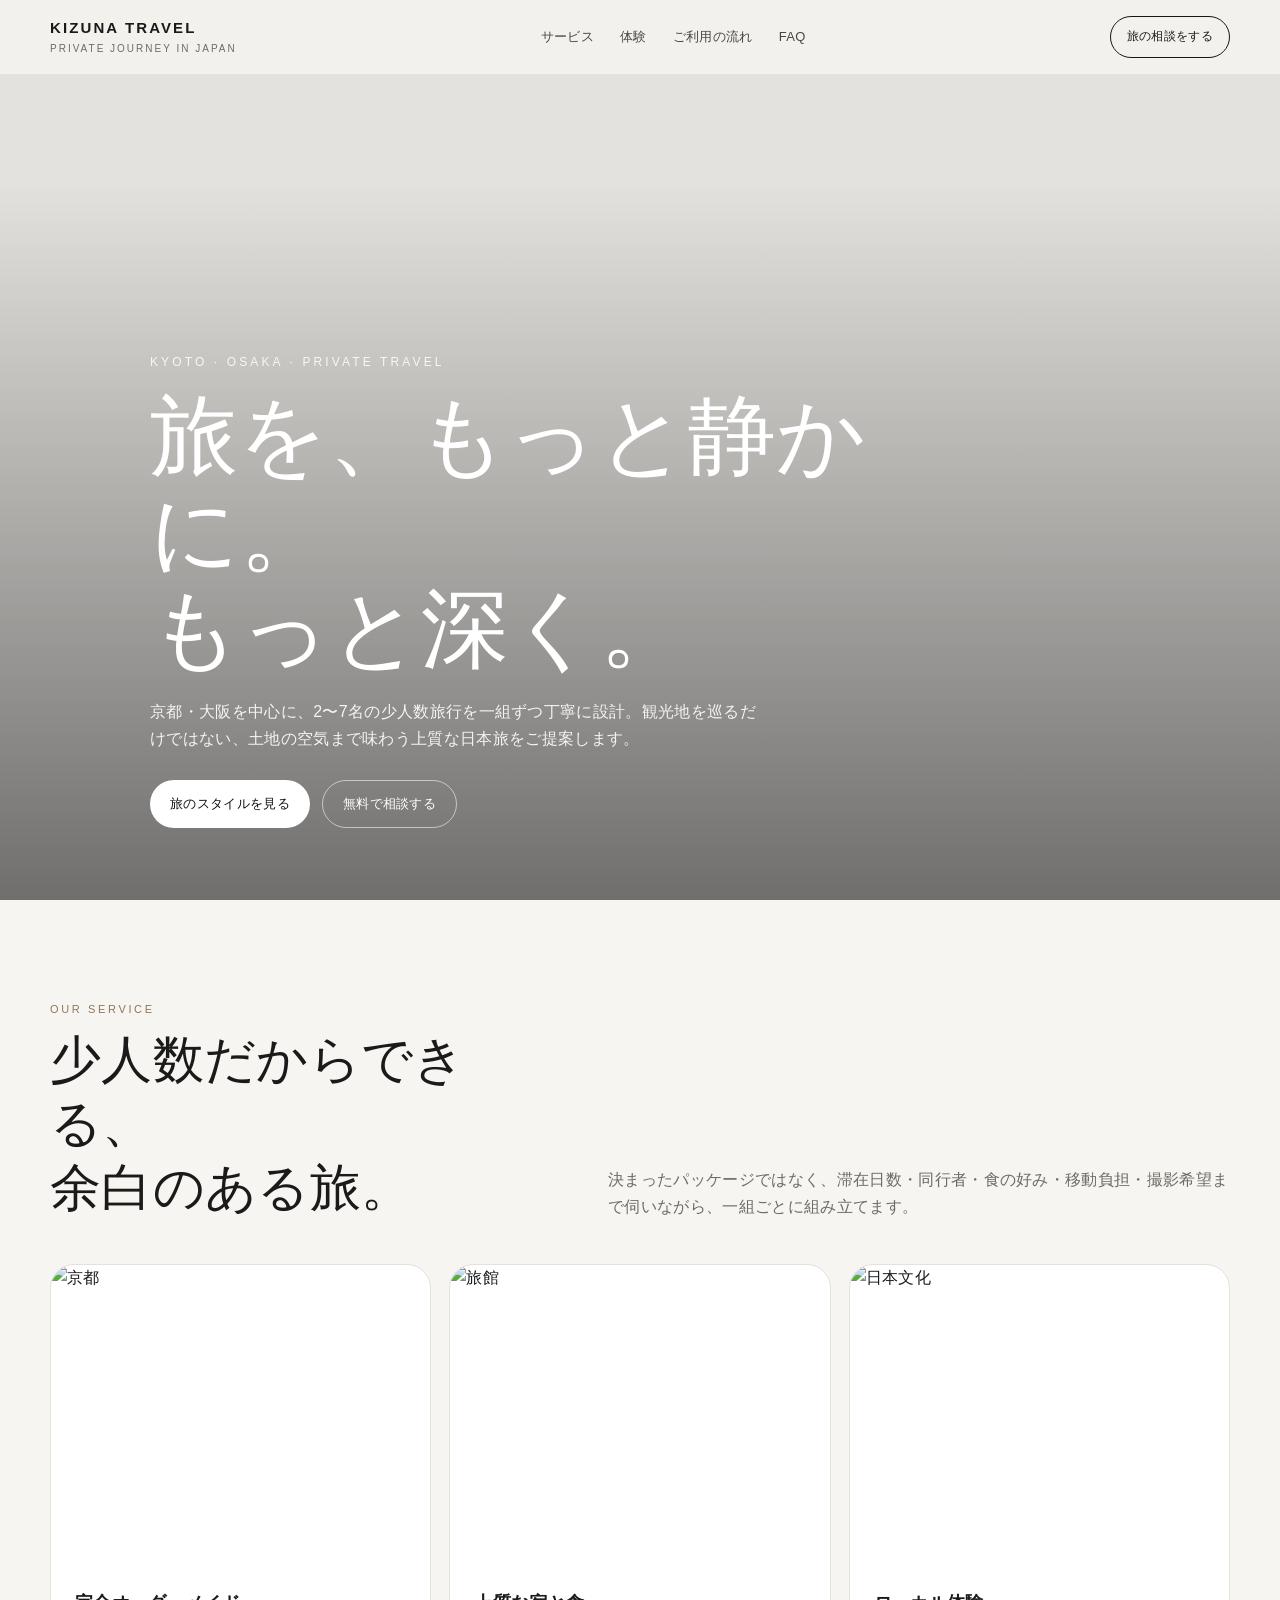
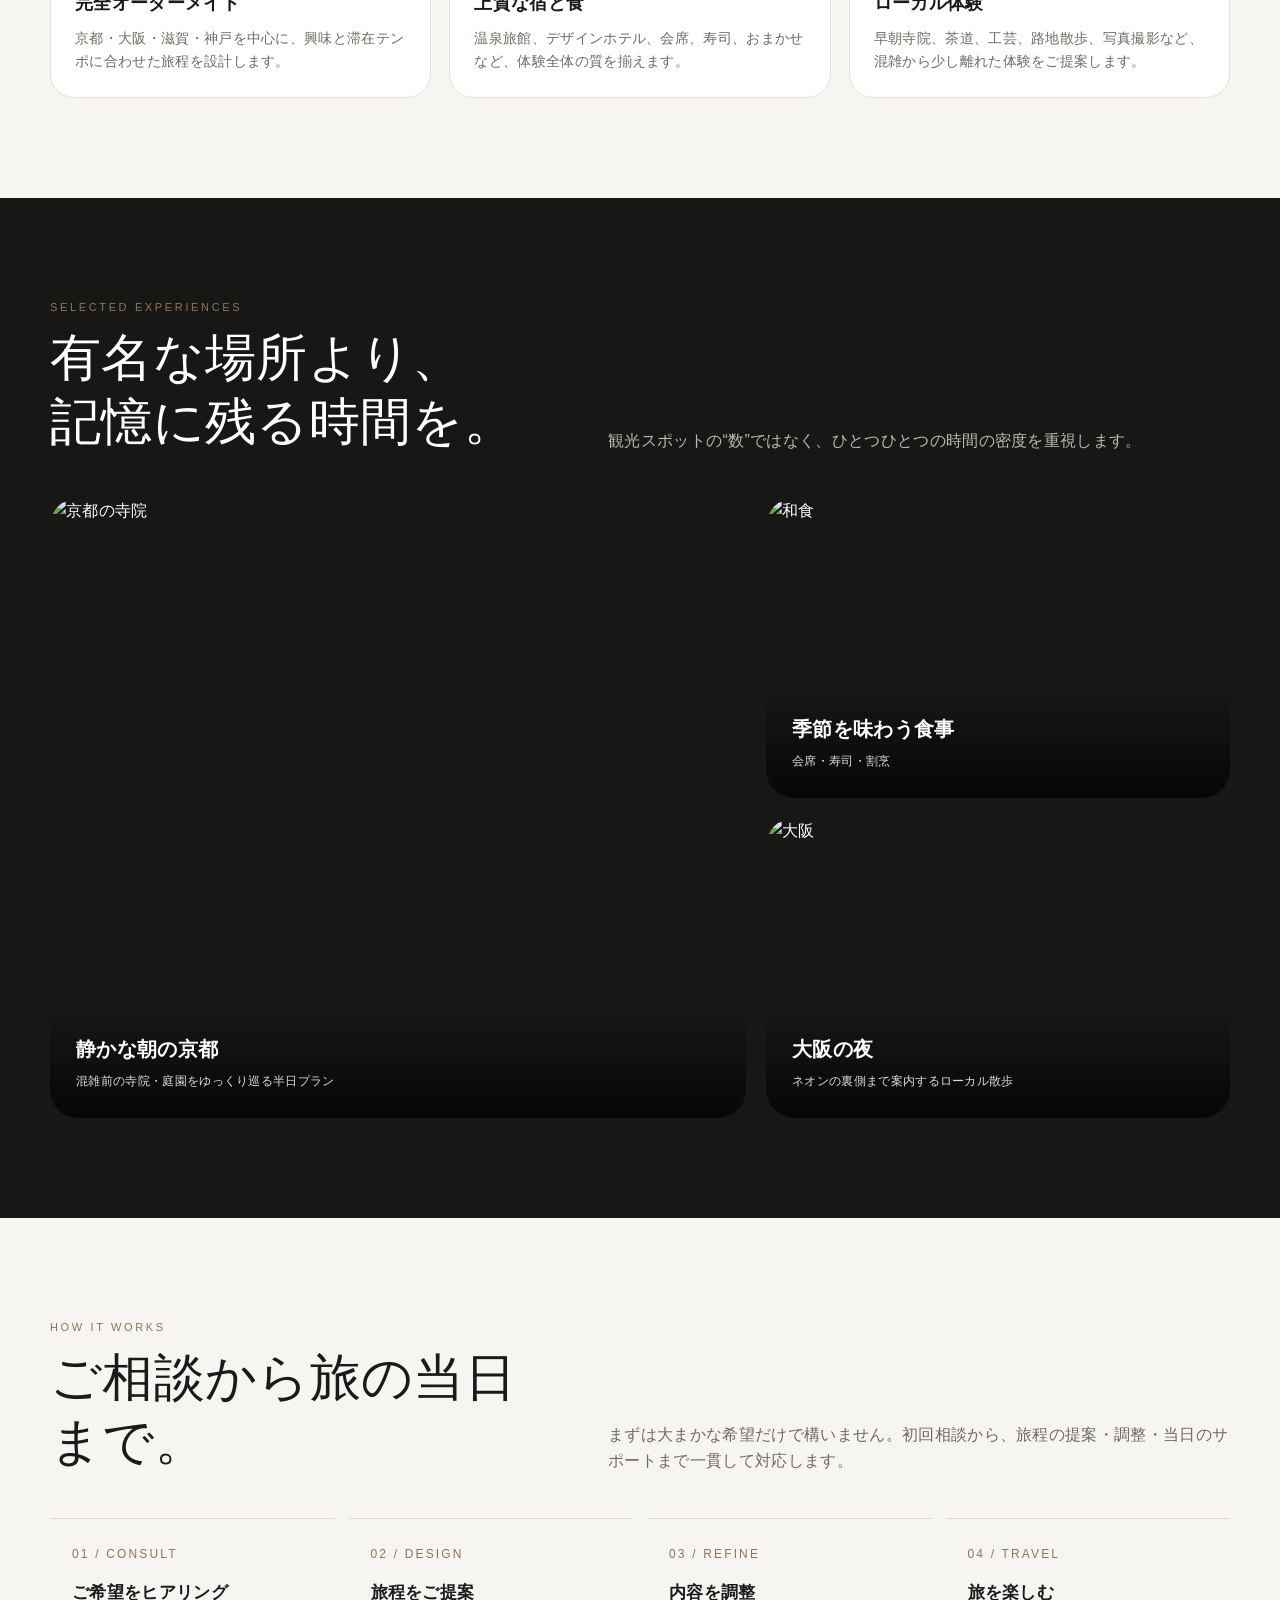
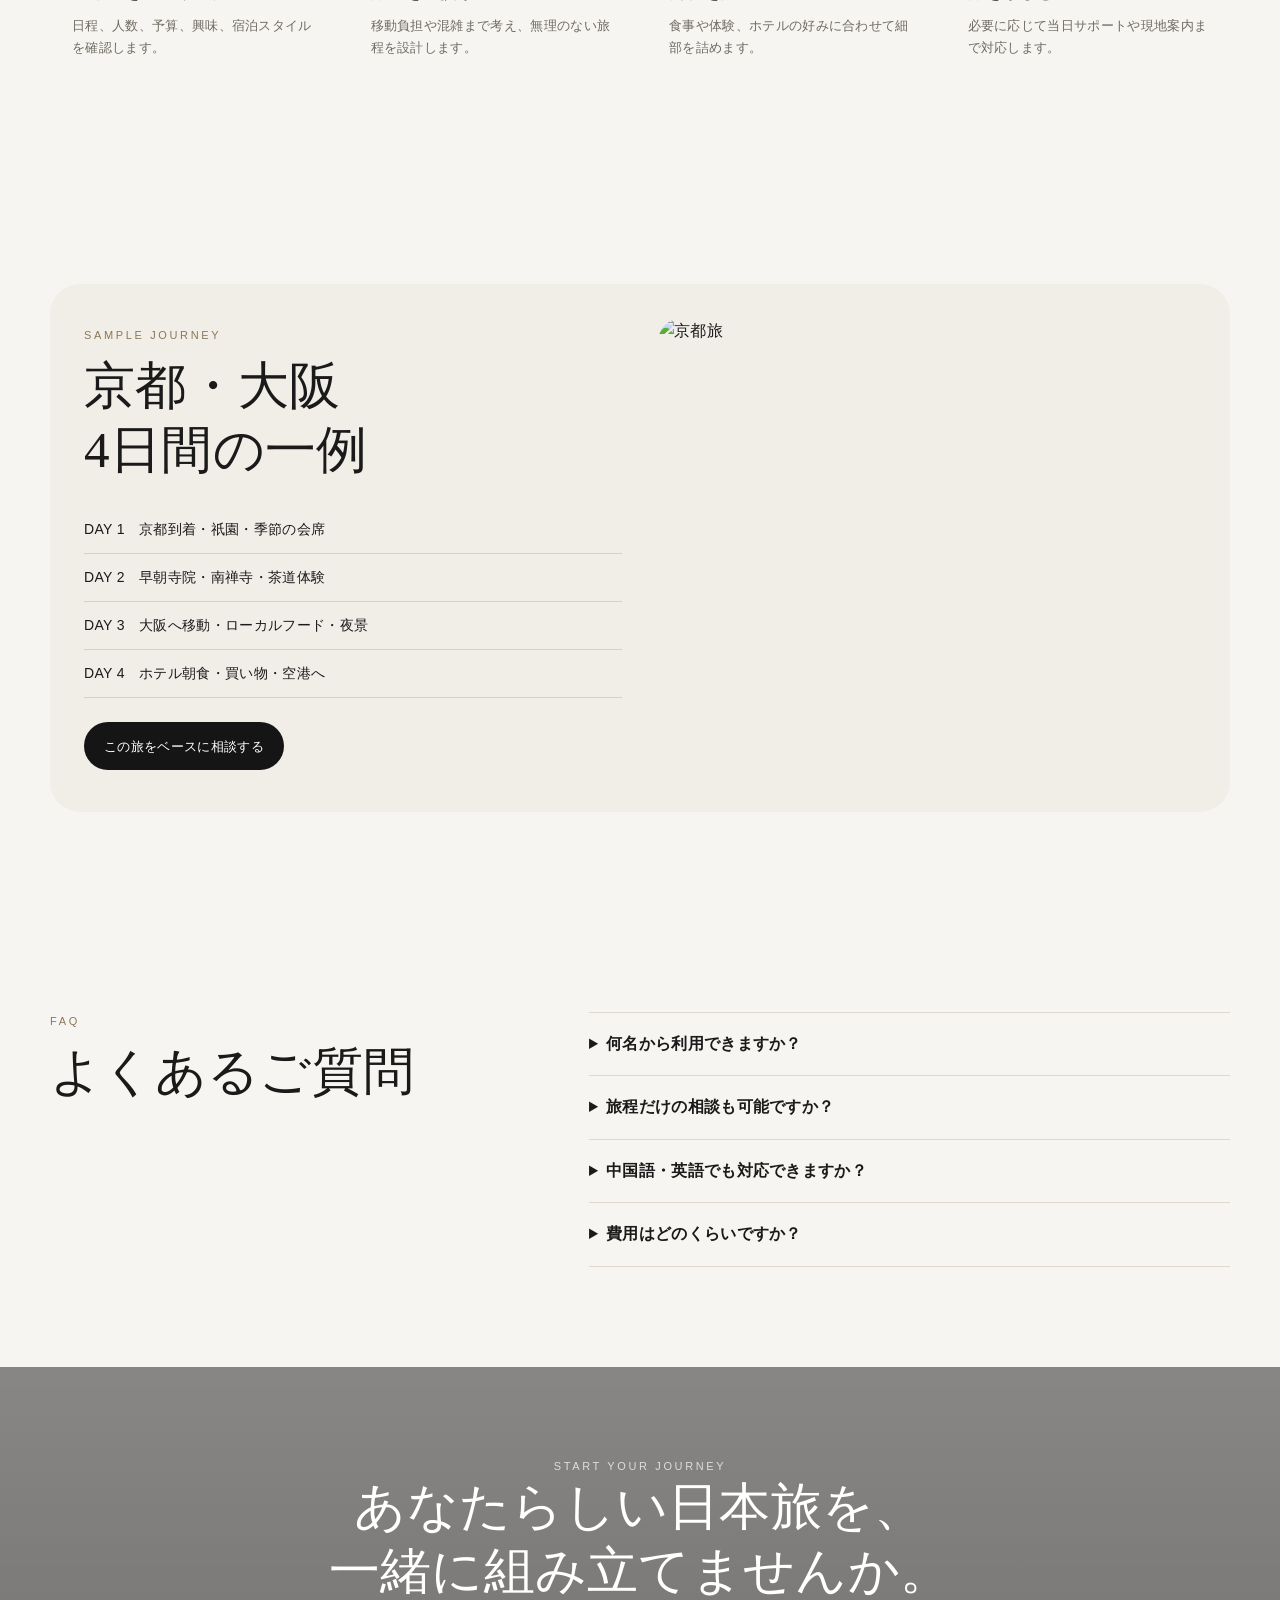
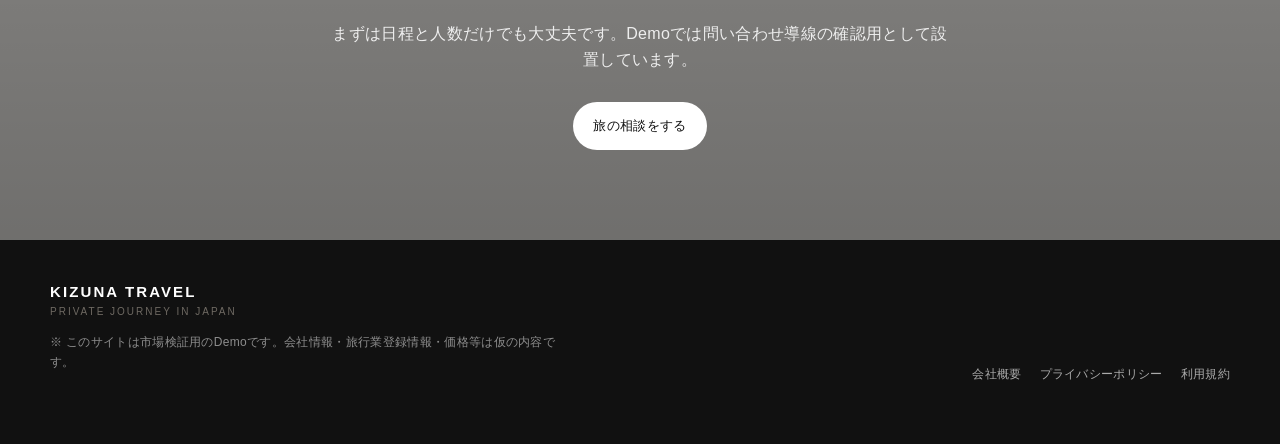
==== index.html @ 1a44f92c "demo 1" ====
<!DOCTYPE html>
<html lang="ja">
<head>
  <meta charset="UTF-8" />
  <meta name="viewport" content="width=device-width, initial-scale=1.0" />
  <title>KIZUNA TRAVEL | Kyoto & Osaka Private Journey</title>
  <meta name="description" content="京都・大阪を中心に、少人数のための上質なプライベート旅をご提案します。" />
  <link rel="preconnect" href="https://images.unsplash.com">
  <style>
    :root{
      --bg:#f7f5f1;
      --text:#1a1a1a;
      --muted:#6f6a63;
      --line:#ded8cf;
      --accent:#8d7658;
      --white:#fff;
      --dark:#151515;
      --card:#f1eee8;
      --max:1180px;
    }
    *{box-sizing:border-box}
    html{scroll-behavior:smooth}
    body{
      margin:0;
      font-family:-apple-system,BlinkMacSystemFont,"Hiragino Kaku Gothic ProN","Yu Gothic","Noto Sans JP",sans-serif;
      background:var(--bg);
      color:var(--text);
      line-height:1.65;
      letter-spacing:.02em;
    }
    img{display:block;width:100%;height:100%;object-fit:cover}
    a{text-decoration:none;color:inherit}
    .container{width:min(var(--max),calc(100% - 40px));margin:auto}
    header{
      position:fixed;top:0;left:0;right:0;z-index:30;
      backdrop-filter:blur(12px);
      background:rgba(247,245,241,.82);
      border-bottom:1px solid rgba(141,118,88,.12);
    }
    .nav{
      height:74px;display:flex;align-items:center;justify-content:space-between;gap:24px;
    }
    .brand{font-weight:700;letter-spacing:.14em;font-size:15px}
    .brand small{display:block;font-weight:500;font-size:10px;letter-spacing:.2em;color:var(--muted)}
    nav{display:flex;gap:26px;font-size:13px;color:#4a4742}
    .nav-cta{
      border:1px solid var(--dark);padding:10px 16px;border-radius:999px;font-size:12px;
    }
    .hero{
      min-height:100vh;position:relative;display:flex;align-items:flex-end;
      padding:130px 0 72px;
      background:
        linear-gradient(180deg,rgba(0,0,0,.08) 20%,rgba(0,0,0,.55) 100%),
        url('https://images.unsplash.com/photo-1493976040374-85c8e12f0c0e?auto=format&fit=crop&w=1800&q=85') center/cover;
      color:white;
    }
    .hero-inner{width:min(980px,calc(100% - 40px));margin:0 auto}
    .eyebrow{font-size:12px;letter-spacing:.26em;text-transform:uppercase;opacity:.86}
    .hero h1{
      font-family:"Yu Mincho","Hiragino Mincho ProN",serif;
      font-size:clamp(42px,7vw,88px);line-height:1.1;font-weight:500;margin:16px 0 20px;
      max-width:820px;
    }
    .hero p{font-size:16px;max-width:620px;color:rgba(255,255,255,.9)}
    .hero-actions{display:flex;gap:12px;flex-wrap:wrap;margin-top:28px}
    .btn{
      display:inline-flex;align-items:center;justify-content:center;
      min-height:48px;padding:0 20px;border-radius:999px;font-size:13px;transition:.2s;
    }
    .btn-light{background:white;color:#111}
    .btn-ghost{border:1px solid rgba(255,255,255,.55);color:white}
    .btn-dark{background:var(--dark);color:white}
    .btn:hover{transform:translateY(-2px)}
    section{padding:100px 0}
    .section-head{display:grid;grid-template-columns:1fr 1.2fr;gap:40px;align-items:end;margin-bottom:44px}
    .kicker{font-size:11px;letter-spacing:.24em;color:var(--accent);text-transform:uppercase}
    h2{
      font-family:"Yu Mincho","Hiragino Mincho ProN",serif;
      font-weight:500;font-size:clamp(30px,4vw,52px);line-height:1.25;margin:10px 0 0;
    }
    .section-head p{color:var(--muted);margin:0}
    .services{display:grid;grid-template-columns:repeat(3,1fr);gap:18px}
    .service-card{
      background:var(--white);border-radius:24px;overflow:hidden;border:1px solid #e7e1d8;
    }
    .service-img{height:300px}
    .service-body{padding:24px}
    .service-body h3{margin:0 0 8px;font-size:18px;font-weight:600}
    .service-body p{margin:0;color:var(--muted);font-size:14px}
    .experience{background:#171715;color:white}
    .experience .section-head p{color:#bdb8b1}
    .experience-grid{display:grid;grid-template-columns:1.2fr .8fr;gap:20px}
    .experience-main,.experience-side{border-radius:28px;overflow:hidden;position:relative}
    .experience-main{height:620px}
    .experience-side{display:grid;gap:20px}
    .experience-side .tile{height:300px;border-radius:28px;overflow:hidden;position:relative}
    .overlay{
      position:absolute;inset:auto 0 0 0;padding:26px;
      background:linear-gradient(180deg,transparent,rgba(0,0,0,.72));
    }
    .overlay strong{font-size:20px}
    .overlay span{display:block;font-size:12px;margin-top:6px;color:#ddd}
    .journey-grid{display:grid;grid-template-columns:repeat(4,1fr);gap:14px}
    .step{padding:26px 22px;border-top:1px solid var(--line)}
    .step-num{font-size:12px;color:var(--accent);letter-spacing:.18em}
    .step h3{font-size:17px;margin:14px 0 8px}
    .step p{font-size:13px;color:var(--muted);margin:0}
    .sample{
      background:var(--card);border-radius:30px;padding:34px;
      display:grid;grid-template-columns:1fr 1fr;gap:36px;align-items:center;
    }
    .sample-visual{height:460px;border-radius:24px;overflow:hidden}
    .sample ul{list-style:none;padding:0;margin:24px 0}
    .sample li{padding:12px 0;border-bottom:1px solid #d6cfc4;font-size:14px}
    .faq{display:grid;grid-template-columns:1fr 1.3fr;gap:46px}
    details{border-top:1px solid var(--line);padding:18px 0}
    details:last-child{border-bottom:1px solid var(--line)}
    summary{cursor:pointer;font-weight:600}
    details p{color:var(--muted);font-size:14px}
    .cta{
      padding:90px 0;
      background:
        linear-gradient(rgba(0,0,0,.45),rgba(0,0,0,.55)),
        url('https://images.unsplash.com/photo-1545569341-9eb8b30979d9?auto=format&fit=crop&w=1800&q=80') center/cover;
      color:white;text-align:center;
    }
    .cta h2{max-width:760px;margin:0 auto 18px}
    .cta p{max-width:620px;margin:0 auto 28px;color:#eee}
    footer{padding:40px 0 60px;background:#111;color:#ddd}
    .footer-grid{display:flex;justify-content:space-between;gap:30px;align-items:flex-end}
    .footer-note{font-size:12px;color:#8d8d8d;max-width:520px}
    .mini-links{display:flex;gap:18px;font-size:12px;color:#aaa}
    @media (max-width:900px){
      nav{display:none}
      .section-head,.faq,.sample,.experience-grid{grid-template-columns:1fr}
      .services{grid-template-columns:1fr}
      .journey-grid{grid-template-columns:1fr 1fr}
      .experience-main{height:460px}
      .sample-visual{height:360px}
    }
    @media (max-width:600px){
      .container{width:min(var(--max),calc(100% - 28px))}
      .nav{height:66px}
      .nav-cta{padding:8px 12px}
      .hero{min-height:88vh;padding-bottom:46px}
      .hero h1{font-size:43px}
      section{padding:72px 0}
      .section-head{gap:16px;margin-bottom:28px}
      .journey-grid{grid-template-columns:1fr}
      .experience-main{height:380px}
      .experience-side .tile{height:220px}
      .footer-grid{display:grid}
    }
  </style>
</head>
<body>
  <header>
    <div class="container nav">
      <a class="brand" href="#">
        KIZUNA TRAVEL
        <small>PRIVATE JOURNEY IN JAPAN</small>
      </a>
      <nav>
        <a href="#service">サービス</a>
        <a href="#experience">体験</a>
        <a href="#journey">ご利用の流れ</a>
        <a href="#faq">FAQ</a>
      </nav>
      <a class="nav-cta" href="#contact">旅の相談をする</a>
    </div>
  </header>

  <main>
    <section class="hero">
      <div class="hero-inner">
        <div class="eyebrow">Kyoto · Osaka · Private Travel</div>
        <h1>旅を、もっと静かに。<br>もっと深く。</h1>
        <p>京都・大阪を中心に、2〜7名の少人数旅行を一組ずつ丁寧に設計。観光地を巡るだけではない、土地の空気まで味わう上質な日本旅をご提案します。</p>
        <div class="hero-actions">
          <a class="btn btn-light" href="#service">旅のスタイルを見る</a>
          <a class="btn btn-ghost" href="#contact">無料で相談する</a>
        </div>
      </div>
    </section>

    <section id="service">
      <div class="container">
        <div class="section-head">
          <div>
            <div class="kicker">Our Service</div>
            <h2>少人数だからできる、<br>余白のある旅。</h2>
          </div>
          <p>決まったパッケージではなく、滞在日数・同行者・食の好み・移動負担・撮影希望まで伺いながら、一組ごとに組み立てます。</p>
        </div>

        <div class="services">
          <article class="service-card">
            <div class="service-img"><img src="https://images.unsplash.com/photo-1528360983277-13d401cdc186?auto=format&fit=crop&w=1000&q=80" alt="京都"></div>
            <div class="service-body">
              <h3>完全オーダーメイド</h3>
              <p>京都・大阪・滋賀・神戸を中心に、興味と滞在テンポに合わせた旅程を設計します。</p>
            </div>
          </article>
          <article class="service-card">
            <div class="service-img"><img src="https://images.unsplash.com/photo-1604928141064-207cea6f571f?auto=format&fit=crop&w=1000&q=80" alt="旅館"></div>
            <div class="service-body">
              <h3>上質な宿と食</h3>
              <p>温泉旅館、デザインホテル、会席、寿司、おまかせなど、体験全体の質を揃えます。</p>
            </div>
          </article>
          <article class="service-card">
            <div class="service-img"><img src="https://images.unsplash.com/photo-1526481280695-3c687fd643ed?auto=format&fit=crop&w=1000&q=80" alt="日本文化"></div>
            <div class="service-body">
              <h3>ローカル体験</h3>
              <p>早朝寺院、茶道、工芸、路地散歩、写真撮影など、混雑から少し離れた体験をご提案します。</p>
            </div>
          </article>
        </div>
      </div>
    </section>

    <section id="experience" class="experience">
      <div class="container">
        <div class="section-head">
          <div>
            <div class="kicker">Selected Experiences</div>
            <h2>有名な場所より、<br>記憶に残る時間を。</h2>
          </div>
          <p>観光スポットの“数”ではなく、ひとつひとつの時間の密度を重視します。</p>
        </div>

        <div class="experience-grid">
          <div class="experience-main">
            <img src="https://images.unsplash.com/photo-1493780474015-ba834fd0ce2f?auto=format&fit=crop&w=1400&q=85" alt="京都の寺院">
            <div class="overlay">
              <strong>静かな朝の京都</strong>
              <span>混雑前の寺院・庭園をゆっくり巡る半日プラン</span>
            </div>
          </div>
          <div class="experience-side">
            <div class="tile">
              <img src="https://images.unsplash.com/photo-1554797589-7241bb691973?auto=format&fit=crop&w=1000&q=80" alt="和食">
              <div class="overlay"><strong>季節を味わう食事</strong><span>会席・寿司・割烹</span></div>
            </div>
            <div class="tile">
              <img src="https://images.unsplash.com/photo-1524413840807-0c3cb6fa808d?auto=format&fit=crop&w=1000&q=80" alt="大阪">
              <div class="overlay"><strong>大阪の夜</strong><span>ネオンの裏側まで案内するローカル散歩</span></div>
            </div>
          </div>
        </div>
      </div>
    </section>

    <section id="journey">
      <div class="container">
        <div class="section-head">
          <div>
            <div class="kicker">How It Works</div>
            <h2>ご相談から旅の当日まで。</h2>
          </div>
          <p>まずは大まかな希望だけで構いません。初回相談から、旅程の提案・調整・当日のサポートまで一貫して対応します。</p>
        </div>

        <div class="journey-grid">
          <div class="step">
            <div class="step-num">01 / CONSULT</div>
            <h3>ご希望をヒアリング</h3>
            <p>日程、人数、予算、興味、宿泊スタイルを確認します。</p>
          </div>
          <div class="step">
            <div class="step-num">02 / DESIGN</div>
            <h3>旅程をご提案</h3>
            <p>移動負担や混雑まで考え、無理のない旅程を設計します。</p>
          </div>
          <div class="step">
            <div class="step-num">03 / REFINE</div>
            <h3>内容を調整</h3>
            <p>食事や体験、ホテルの好みに合わせて細部を詰めます。</p>
          </div>
          <div class="step">
            <div class="step-num">04 / TRAVEL</div>
            <h3>旅を楽しむ</h3>
            <p>必要に応じて当日サポートや現地案内まで対応します。</p>
          </div>
        </div>
      </div>
    </section>

    <section>
      <div class="container">
        <div class="sample">
          <div>
            <div class="kicker">Sample Journey</div>
            <h2>京都・大阪<br>4日間の一例</h2>
            <ul>
              <li>DAY 1　京都到着・祇園・季節の会席</li>
              <li>DAY 2　早朝寺院・南禅寺・茶道体験</li>
              <li>DAY 3　大阪へ移動・ローカルフード・夜景</li>
              <li>DAY 4　ホテル朝食・買い物・空港へ</li>
            </ul>
            <a class="btn btn-dark" href="#contact">この旅をベースに相談する</a>
          </div>
          <div class="sample-visual">
            <img src="https://images.unsplash.com/photo-1499696010180-025ef6e1a8f9?auto=format&fit=crop&w=1100&q=80" alt="京都旅">
          </div>
        </div>
      </div>
    </section>

    <section id="faq">
      <div class="container faq">
        <div>
          <div class="kicker">FAQ</div>
          <h2>よくあるご質問</h2>
        </div>
        <div>
          <details>
            <summary>何名から利用できますか？</summary>
            <p>1名からご相談可能です。特に2〜7名程度の少人数旅行に適した設計を得意としています。</p>
          </details>
          <details>
            <summary>旅程だけの相談も可能ですか？</summary>
            <p>可能です。Demoでは旅程設計のみを想定していますが、将来的には予約代行や現地サポートへ拡張できます。</p>
          </details>
          <details>
            <summary>中国語・英語でも対応できますか？</summary>
            <p>日本語・中国語・英語の3言語サイトへの拡張を想定しています。</p>
          </details>
          <details>
            <summary>費用はどのくらいですか？</summary>
            <p>このDemoでは価格を固定せず、旅行内容に応じた個別見積りを想定しています。</p>
          </details>
        </div>
      </div>
    </section>

    <section id="contact" class="cta">
      <div class="container">
        <div class="kicker" style="color:#ddd">Start Your Journey</div>
        <h2>あなたらしい日本旅を、<br>一緒に組み立てませんか。</h2>
        <p>まずは日程と人数だけでも大丈夫です。Demoでは問い合わせ導線の確認用として設置しています。</p>
        <a class="btn btn-light" href="mailto:demo@example.com">旅の相談をする</a>
      </div>
    </section>
  </main>

  <footer>
    <div class="container footer-grid">
      <div>
        <div class="brand" style="color:#fff">KIZUNA TRAVEL<small>PRIVATE JOURNEY IN JAPAN</small></div>
        <p class="footer-note">※ このサイトは市場検証用のDemoです。会社情報・旅行業登録情報・価格等は仮の内容です。</p>
      </div>
      <div class="mini-links">
        <a href="#">会社概要</a>
        <a href="#">プライバシーポリシー</a>
        <a href="#">利用規約</a>
      </div>
    </div>
  </footer>
</body>
</html>
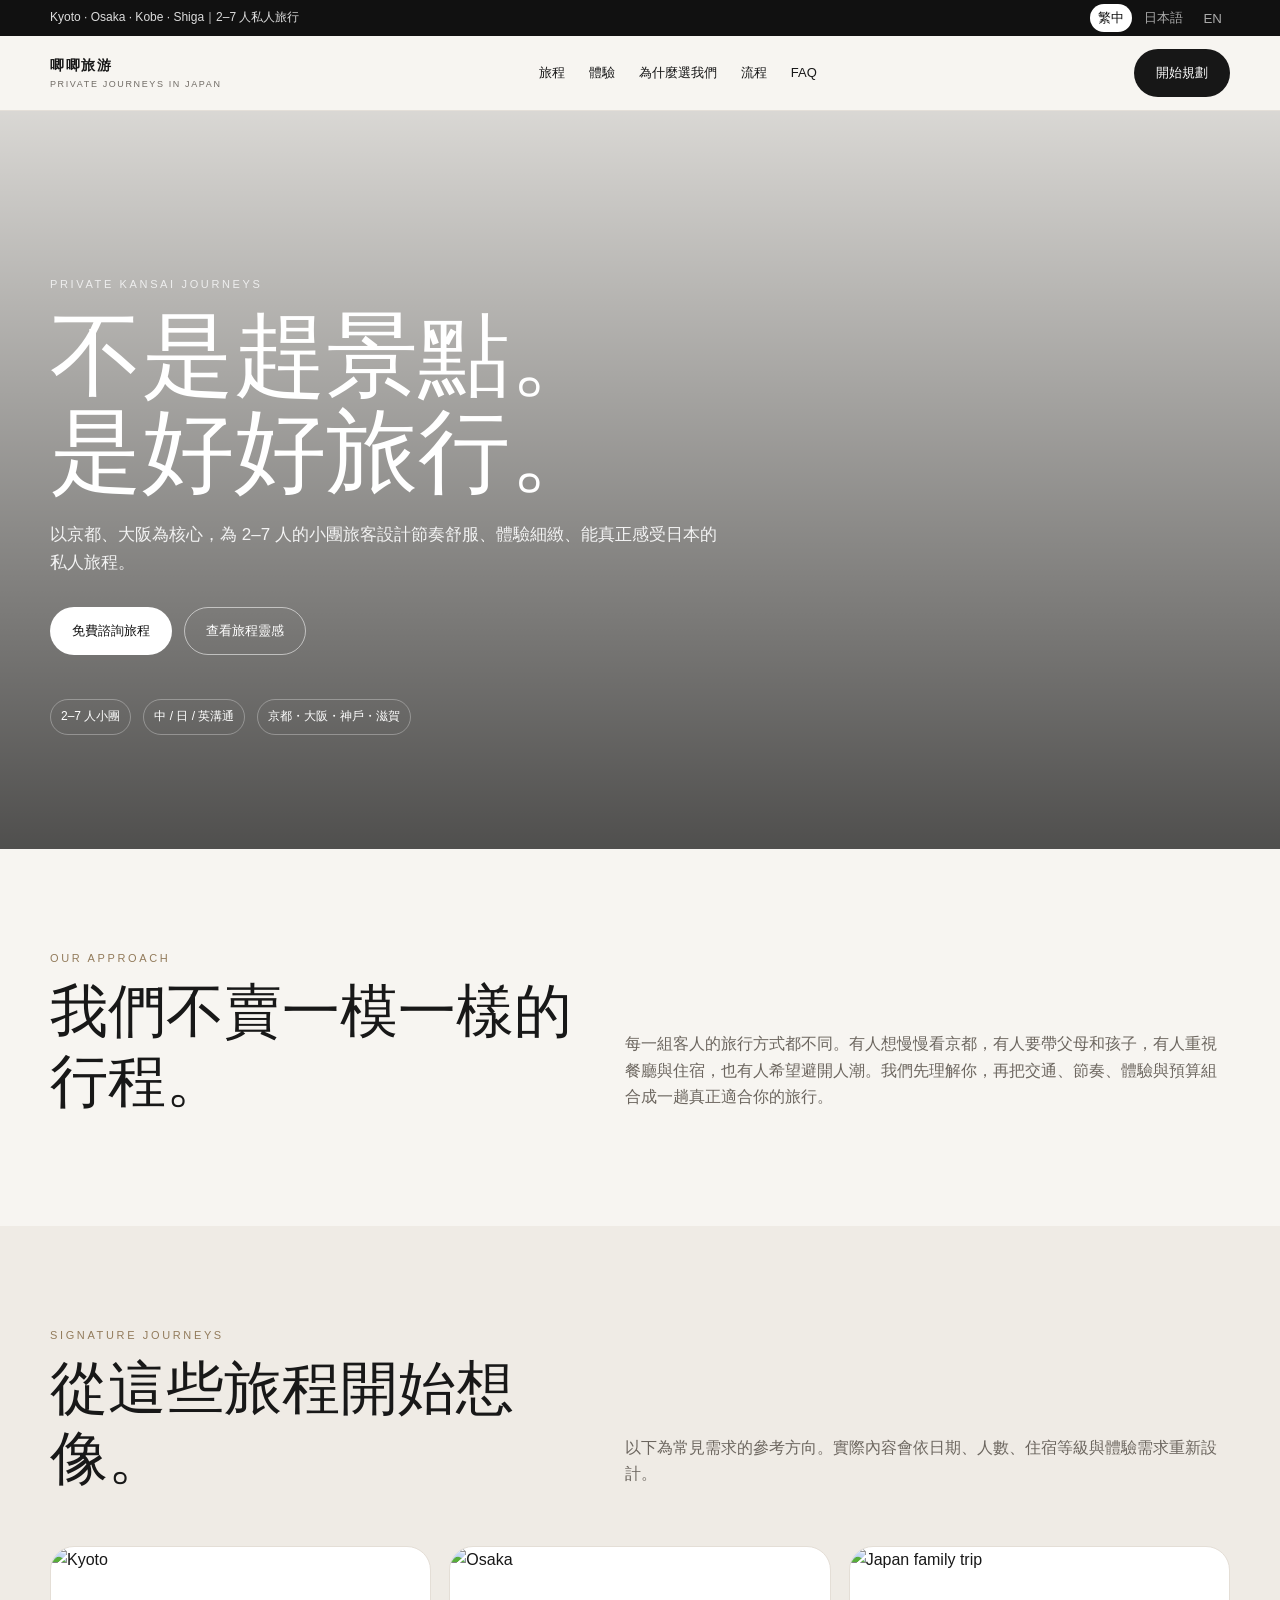
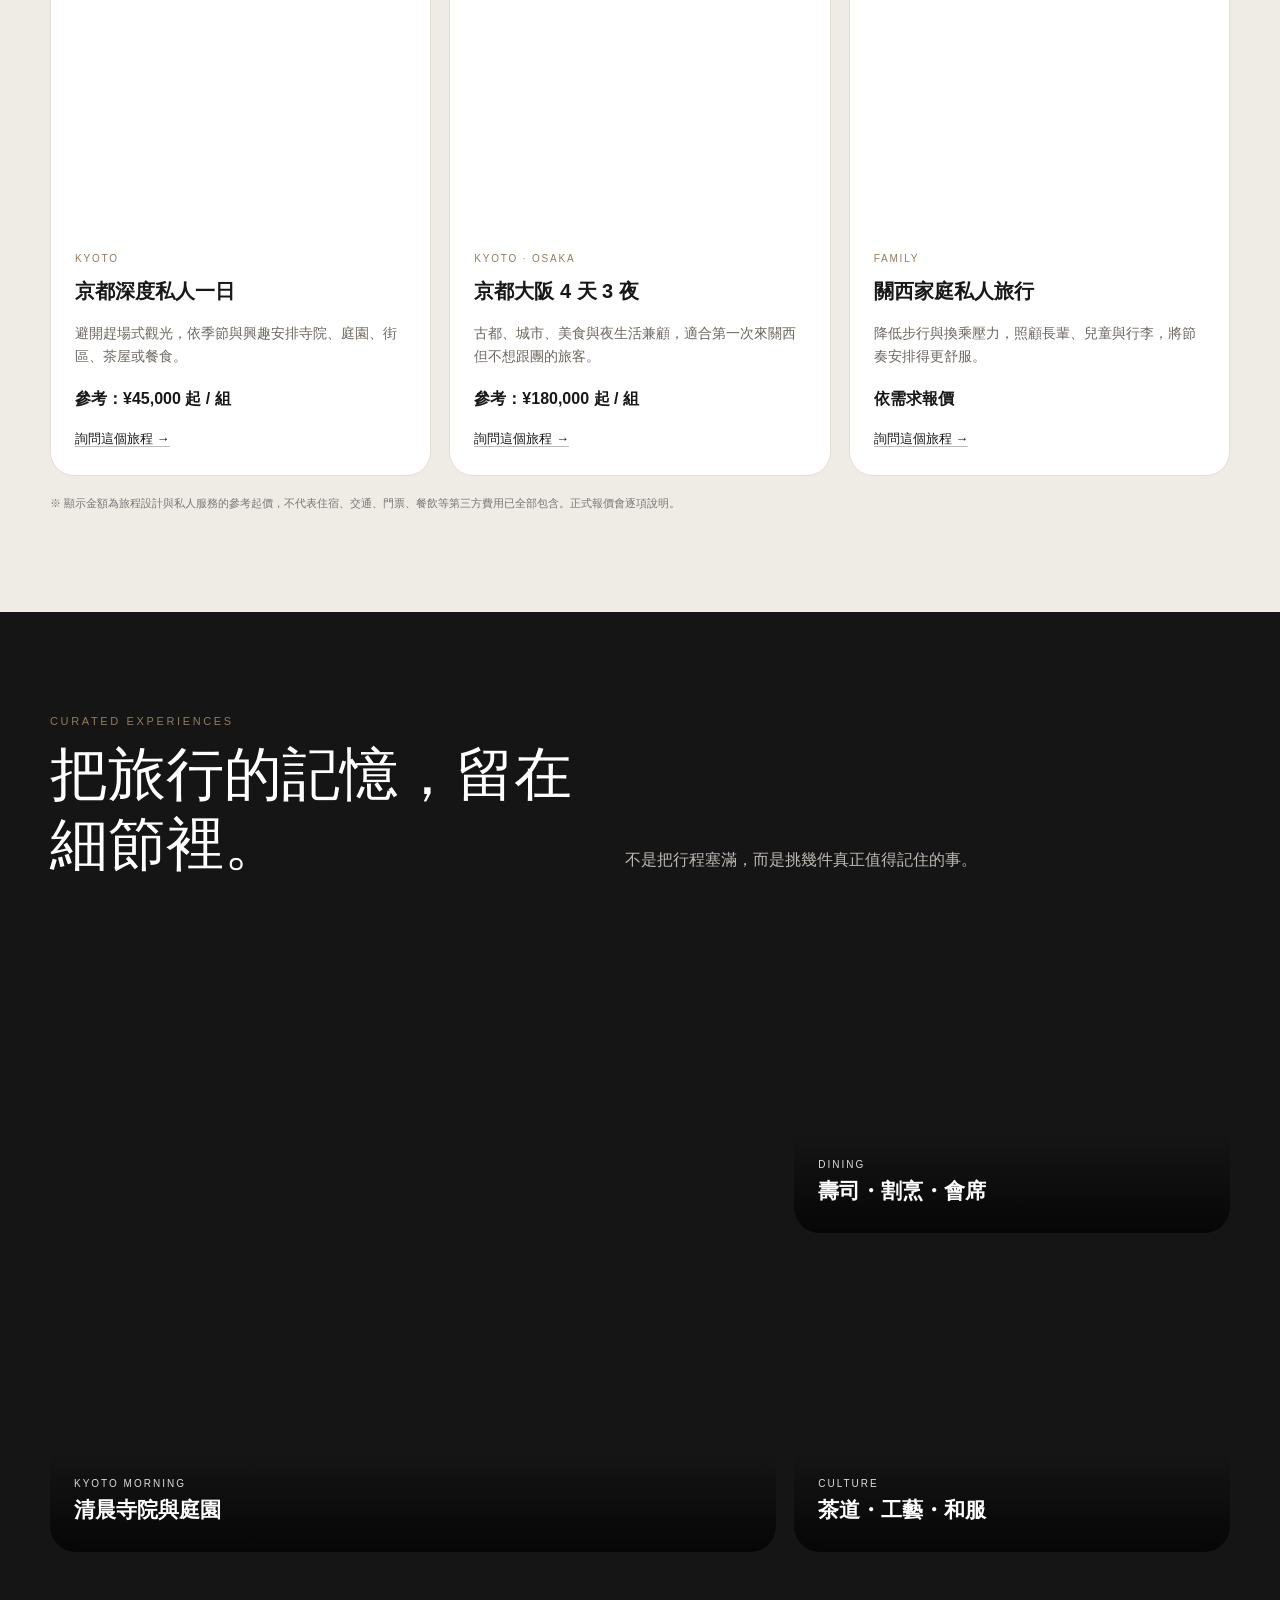
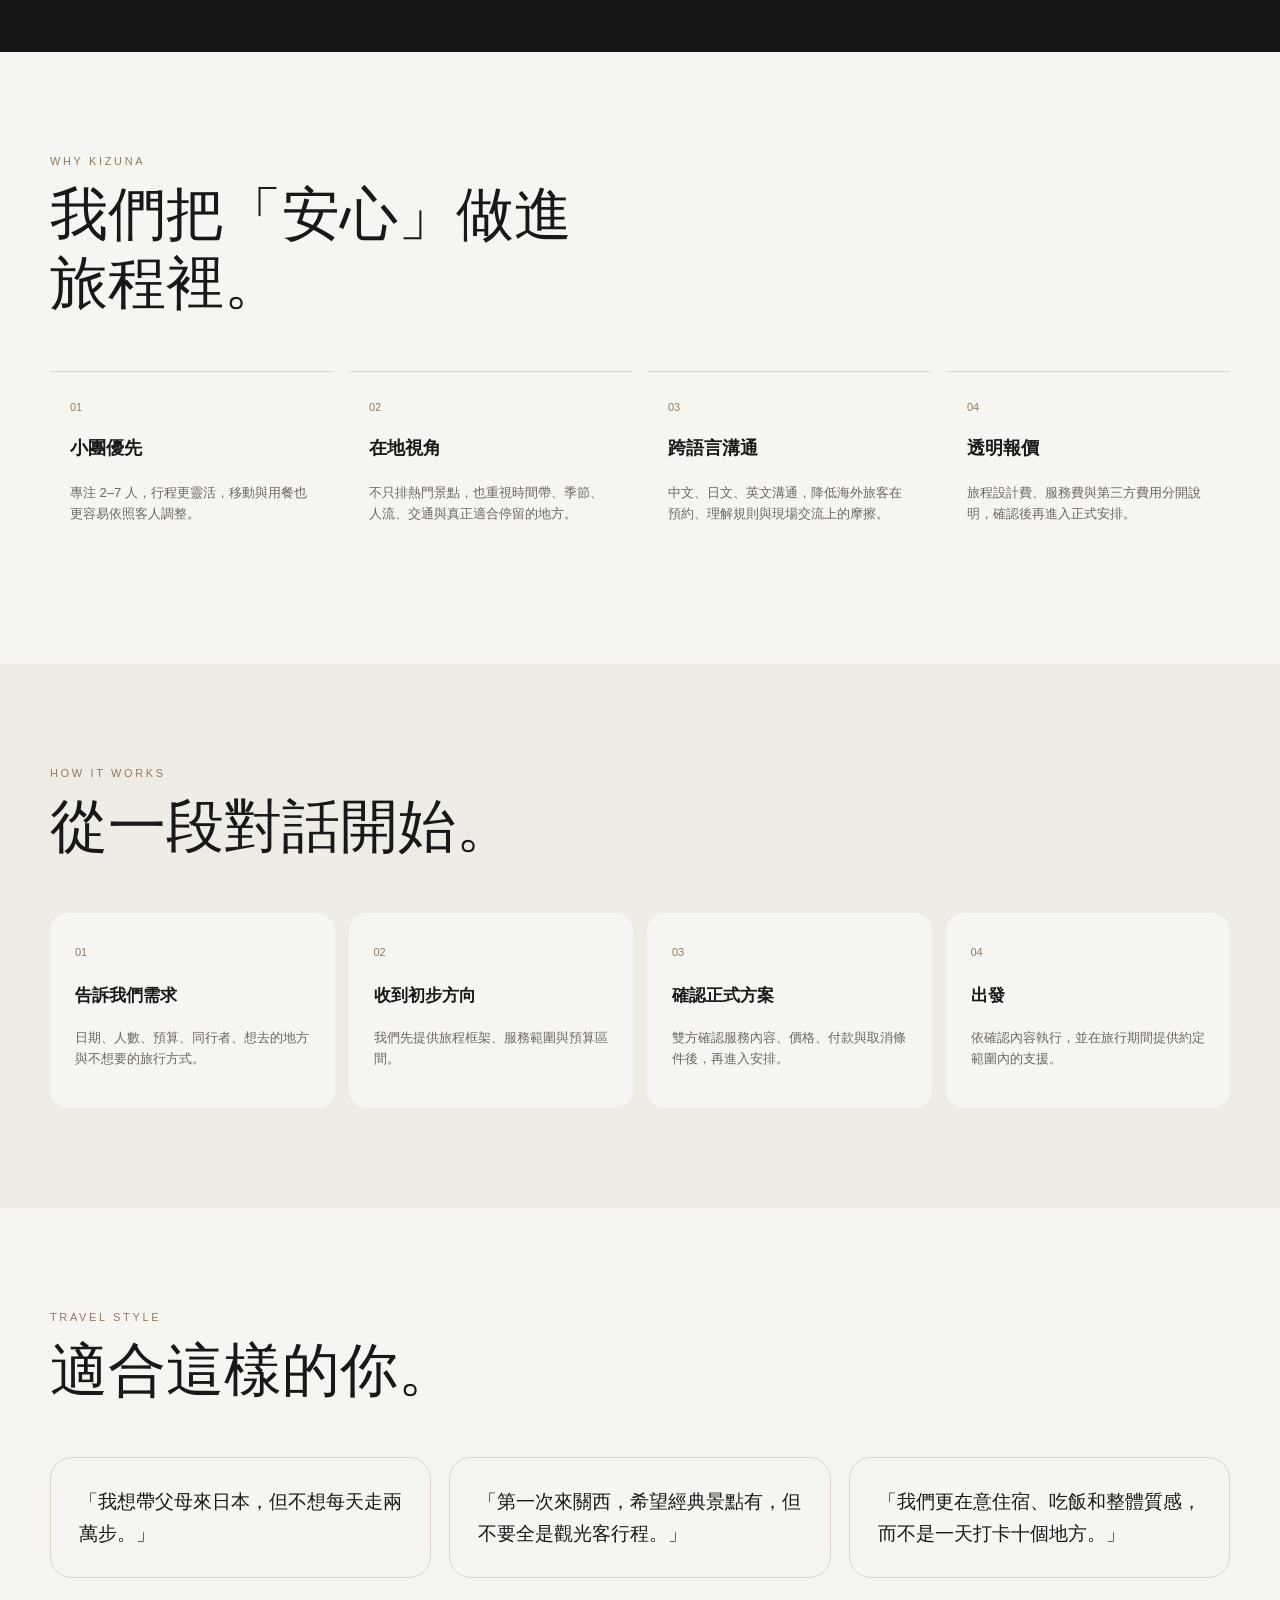
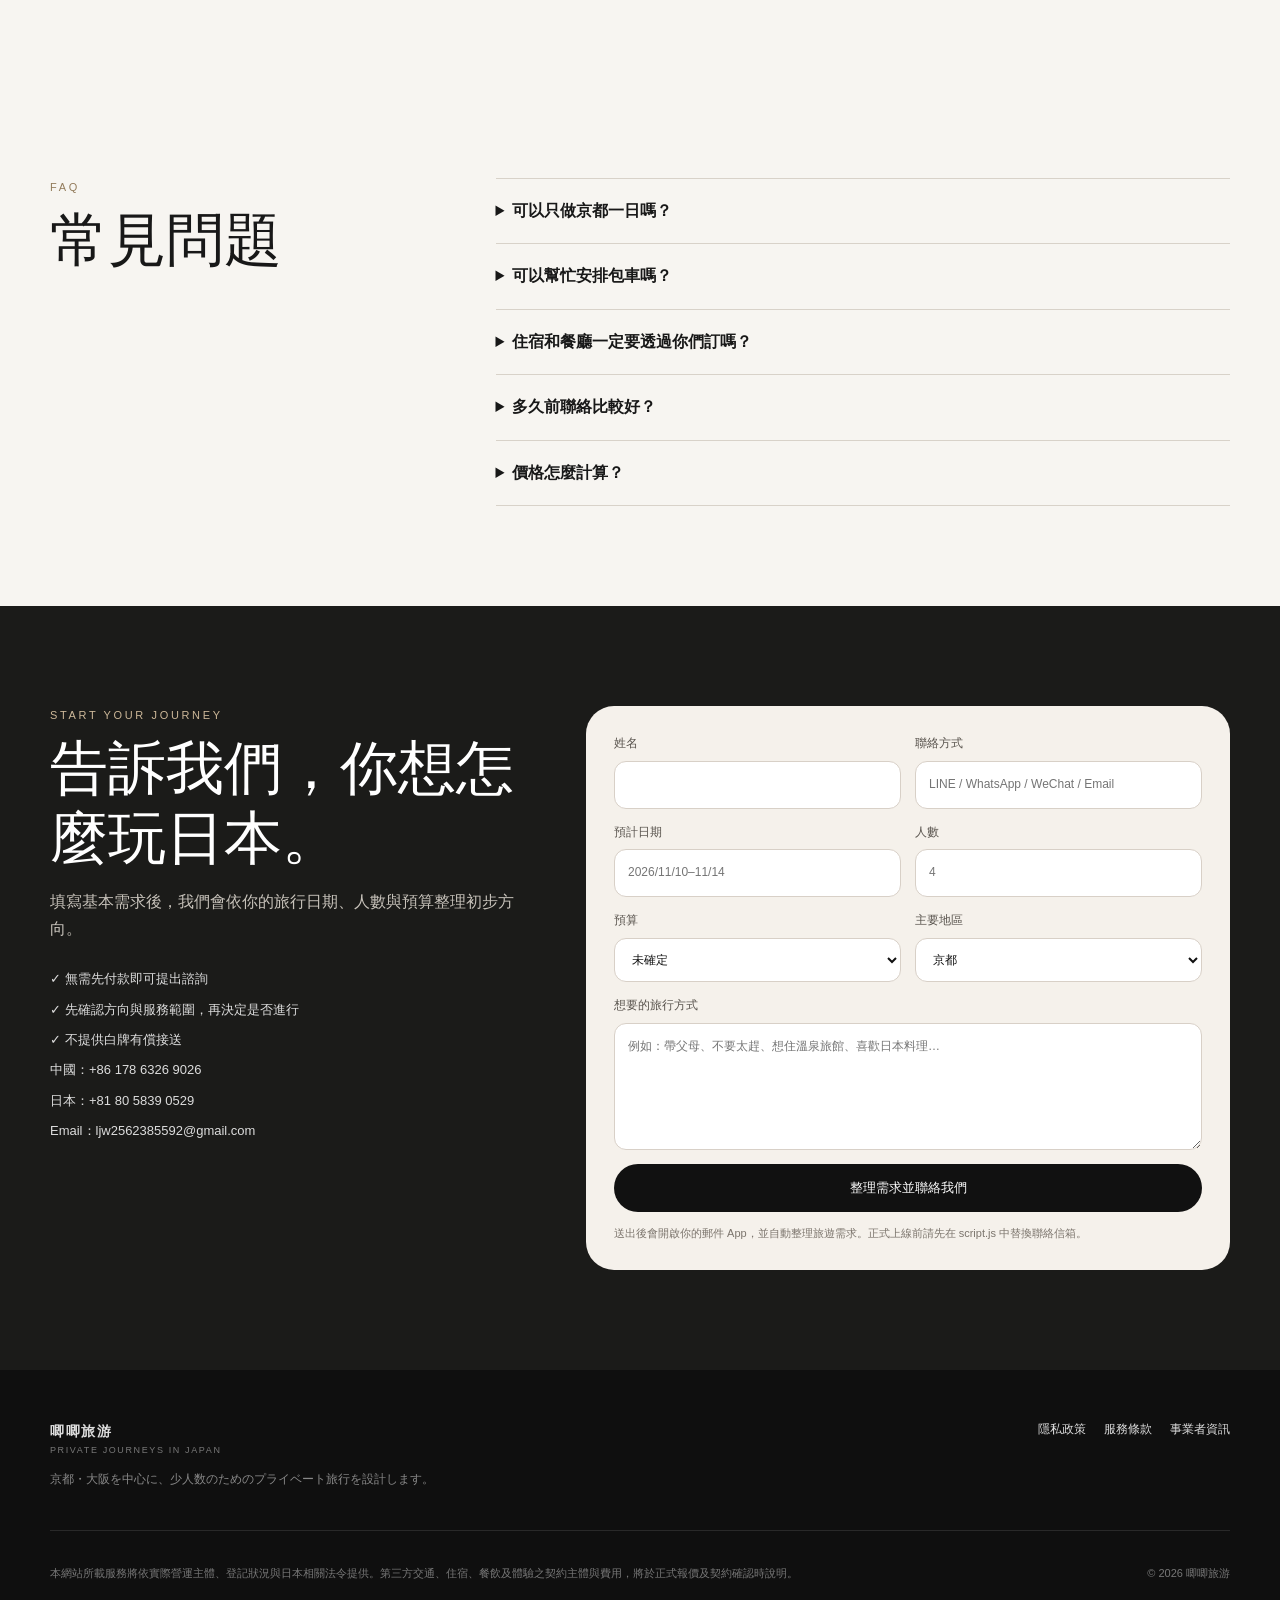
==== commit fc7c0f5f: "唧唧旅游" ====
--- a/index.html
+++ b/index.html
@@ -1,345 +1,257 @@
 <!DOCTYPE html>
-<html lang="ja">
+<html lang="zh-Hant">
 <head>
-  <meta charset="UTF-8" />
-  <meta name="viewport" content="width=device-width, initial-scale=1.0" />
-  <title>KIZUNA TRAVEL | Kyoto & Osaka Private Journey</title>
-  <meta name="description" content="京都・大阪を中心に、少人数のための上質なプライベート旅をご提案します。" />
+  <meta charset="UTF-8">
+  <meta name="viewport" content="width=device-width, initial-scale=1.0">
+  <title>唧唧旅游｜京都・大阪私人訂製旅行</title>
+  <meta name="description" content="京都、大阪、神戶、滋賀的小團私人訂製旅行。為 2–7 人家庭、情侶、朋友與商務旅客設計更從容、更深入的日本旅程。">
+  <meta name="theme-color" content="#111111">
+  <meta property="og:title" content="唧唧旅游｜Private Journeys in Kansai">
+  <meta property="og:description" content="京都、大阪、神戶、滋賀的小團私人訂製旅行。">
+  <meta property="og:type" content="website">
+  <meta property="og:url" content="https://ljw2562385592-lang.github.io/-travel-demo/">
+  <link rel="canonical" href="https://ljw2562385592-lang.github.io/-travel-demo/">
   <link rel="preconnect" href="https://images.unsplash.com">
-  <style>
-    :root{
-      --bg:#f7f5f1;
-      --text:#1a1a1a;
-      --muted:#6f6a63;
-      --line:#ded8cf;
-      --accent:#8d7658;
-      --white:#fff;
-      --dark:#151515;
-      --card:#f1eee8;
-      --max:1180px;
-    }
-    *{box-sizing:border-box}
-    html{scroll-behavior:smooth}
-    body{
-      margin:0;
-      font-family:-apple-system,BlinkMacSystemFont,"Hiragino Kaku Gothic ProN","Yu Gothic","Noto Sans JP",sans-serif;
-      background:var(--bg);
-      color:var(--text);
-      line-height:1.65;
-      letter-spacing:.02em;
-    }
-    img{display:block;width:100%;height:100%;object-fit:cover}
-    a{text-decoration:none;color:inherit}
-    .container{width:min(var(--max),calc(100% - 40px));margin:auto}
-    header{
-      position:fixed;top:0;left:0;right:0;z-index:30;
-      backdrop-filter:blur(12px);
-      background:rgba(247,245,241,.82);
-      border-bottom:1px solid rgba(141,118,88,.12);
-    }
-    .nav{
-      height:74px;display:flex;align-items:center;justify-content:space-between;gap:24px;
-    }
-    .brand{font-weight:700;letter-spacing:.14em;font-size:15px}
-    .brand small{display:block;font-weight:500;font-size:10px;letter-spacing:.2em;color:var(--muted)}
-    nav{display:flex;gap:26px;font-size:13px;color:#4a4742}
-    .nav-cta{
-      border:1px solid var(--dark);padding:10px 16px;border-radius:999px;font-size:12px;
-    }
-    .hero{
-      min-height:100vh;position:relative;display:flex;align-items:flex-end;
-      padding:130px 0 72px;
-      background:
-        linear-gradient(180deg,rgba(0,0,0,.08) 20%,rgba(0,0,0,.55) 100%),
-        url('https://images.unsplash.com/photo-1493976040374-85c8e12f0c0e?auto=format&fit=crop&w=1800&q=85') center/cover;
-      color:white;
-    }
-    .hero-inner{width:min(980px,calc(100% - 40px));margin:0 auto}
-    .eyebrow{font-size:12px;letter-spacing:.26em;text-transform:uppercase;opacity:.86}
-    .hero h1{
-      font-family:"Yu Mincho","Hiragino Mincho ProN",serif;
-      font-size:clamp(42px,7vw,88px);line-height:1.1;font-weight:500;margin:16px 0 20px;
-      max-width:820px;
-    }
-    .hero p{font-size:16px;max-width:620px;color:rgba(255,255,255,.9)}
-    .hero-actions{display:flex;gap:12px;flex-wrap:wrap;margin-top:28px}
-    .btn{
-      display:inline-flex;align-items:center;justify-content:center;
-      min-height:48px;padding:0 20px;border-radius:999px;font-size:13px;transition:.2s;
-    }
-    .btn-light{background:white;color:#111}
-    .btn-ghost{border:1px solid rgba(255,255,255,.55);color:white}
-    .btn-dark{background:var(--dark);color:white}
-    .btn:hover{transform:translateY(-2px)}
-    section{padding:100px 0}
-    .section-head{display:grid;grid-template-columns:1fr 1.2fr;gap:40px;align-items:end;margin-bottom:44px}
-    .kicker{font-size:11px;letter-spacing:.24em;color:var(--accent);text-transform:uppercase}
-    h2{
-      font-family:"Yu Mincho","Hiragino Mincho ProN",serif;
-      font-weight:500;font-size:clamp(30px,4vw,52px);line-height:1.25;margin:10px 0 0;
-    }
-    .section-head p{color:var(--muted);margin:0}
-    .services{display:grid;grid-template-columns:repeat(3,1fr);gap:18px}
-    .service-card{
-      background:var(--white);border-radius:24px;overflow:hidden;border:1px solid #e7e1d8;
-    }
-    .service-img{height:300px}
-    .service-body{padding:24px}
-    .service-body h3{margin:0 0 8px;font-size:18px;font-weight:600}
-    .service-body p{margin:0;color:var(--muted);font-size:14px}
-    .experience{background:#171715;color:white}
-    .experience .section-head p{color:#bdb8b1}
-    .experience-grid{display:grid;grid-template-columns:1.2fr .8fr;gap:20px}
-    .experience-main,.experience-side{border-radius:28px;overflow:hidden;position:relative}
-    .experience-main{height:620px}
-    .experience-side{display:grid;gap:20px}
-    .experience-side .tile{height:300px;border-radius:28px;overflow:hidden;position:relative}
-    .overlay{
-      position:absolute;inset:auto 0 0 0;padding:26px;
-      background:linear-gradient(180deg,transparent,rgba(0,0,0,.72));
-    }
-    .overlay strong{font-size:20px}
-    .overlay span{display:block;font-size:12px;margin-top:6px;color:#ddd}
-    .journey-grid{display:grid;grid-template-columns:repeat(4,1fr);gap:14px}
-    .step{padding:26px 22px;border-top:1px solid var(--line)}
-    .step-num{font-size:12px;color:var(--accent);letter-spacing:.18em}
-    .step h3{font-size:17px;margin:14px 0 8px}
-    .step p{font-size:13px;color:var(--muted);margin:0}
-    .sample{
-      background:var(--card);border-radius:30px;padding:34px;
-      display:grid;grid-template-columns:1fr 1fr;gap:36px;align-items:center;
-    }
-    .sample-visual{height:460px;border-radius:24px;overflow:hidden}
-    .sample ul{list-style:none;padding:0;margin:24px 0}
-    .sample li{padding:12px 0;border-bottom:1px solid #d6cfc4;font-size:14px}
-    .faq{display:grid;grid-template-columns:1fr 1.3fr;gap:46px}
-    details{border-top:1px solid var(--line);padding:18px 0}
-    details:last-child{border-bottom:1px solid var(--line)}
-    summary{cursor:pointer;font-weight:600}
-    details p{color:var(--muted);font-size:14px}
-    .cta{
-      padding:90px 0;
-      background:
-        linear-gradient(rgba(0,0,0,.45),rgba(0,0,0,.55)),
-        url('https://images.unsplash.com/photo-1545569341-9eb8b30979d9?auto=format&fit=crop&w=1800&q=80') center/cover;
-      color:white;text-align:center;
-    }
-    .cta h2{max-width:760px;margin:0 auto 18px}
-    .cta p{max-width:620px;margin:0 auto 28px;color:#eee}
-    footer{padding:40px 0 60px;background:#111;color:#ddd}
-    .footer-grid{display:flex;justify-content:space-between;gap:30px;align-items:flex-end}
-    .footer-note{font-size:12px;color:#8d8d8d;max-width:520px}
-    .mini-links{display:flex;gap:18px;font-size:12px;color:#aaa}
-    @media (max-width:900px){
-      nav{display:none}
-      .section-head,.faq,.sample,.experience-grid{grid-template-columns:1fr}
-      .services{grid-template-columns:1fr}
-      .journey-grid{grid-template-columns:1fr 1fr}
-      .experience-main{height:460px}
-      .sample-visual{height:360px}
-    }
-    @media (max-width:600px){
-      .container{width:min(var(--max),calc(100% - 28px))}
-      .nav{height:66px}
-      .nav-cta{padding:8px 12px}
-      .hero{min-height:88vh;padding-bottom:46px}
-      .hero h1{font-size:43px}
-      section{padding:72px 0}
-      .section-head{gap:16px;margin-bottom:28px}
-      .journey-grid{grid-template-columns:1fr}
-      .experience-main{height:380px}
-      .experience-side .tile{height:220px}
-      .footer-grid{display:grid}
-    }
-  </style>
+  <link rel="stylesheet" href="styles.css">
 </head>
 <body>
-  <header>
+  <div class="topbar">
+    <div class="container topbar-inner">
+      <span data-i18n="topbar">Kyoto · Osaka · Kobe · Shiga｜2–7 人私人旅行</span>
+      <div class="lang-switch" aria-label="Language">
+        <button data-lang="zh-Hant" class="active">繁中</button>
+        <button data-lang="ja">日本語</button>
+        <button data-lang="en">EN</button>
+      </div>
+    </div>
+  </div>
+
+  <header class="site-header">
     <div class="container nav">
-      <a class="brand" href="#">
-        KIZUNA TRAVEL
-        <small>PRIVATE JOURNEY IN JAPAN</small>
+      <a class="brand" href="#home" aria-label="唧唧旅游 home">
+        <span>唧唧旅游</span>
+        <small>PRIVATE JOURNEYS IN JAPAN</small>
       </a>
-      <nav>
-        <a href="#service">サービス</a>
-        <a href="#experience">体験</a>
-        <a href="#journey">ご利用の流れ</a>
-        <a href="#faq">FAQ</a>
+      <button class="menu-toggle" aria-label="Open menu">☰</button>
+      <nav class="nav-links">
+        <a href="#journeys" data-i18n="navJourneys">旅程</a>
+        <a href="#experiences" data-i18n="navExperiences">體驗</a>
+        <a href="#why" data-i18n="navWhy">為什麼選我們</a>
+        <a href="#process" data-i18n="navProcess">流程</a>
+        <a href="#faq" data-i18n="navFaq">FAQ</a>
       </nav>
-      <a class="nav-cta" href="#contact">旅の相談をする</a>
+      <a class="pill pill-dark desktop-cta" href="#contact" data-i18n="navCta">開始規劃</a>
     </div>
   </header>
 
-  <main>
+  <main id="home">
     <section class="hero">
-      <div class="hero-inner">
-        <div class="eyebrow">Kyoto · Osaka · Private Travel</div>
-        <h1>旅を、もっと静かに。<br>もっと深く。</h1>
-        <p>京都・大阪を中心に、2〜7名の少人数旅行を一組ずつ丁寧に設計。観光地を巡るだけではない、土地の空気まで味わう上質な日本旅をご提案します。</p>
+      <div class="hero-overlay"></div>
+      <div class="container hero-content">
+        <div class="eyebrow" data-i18n="heroEyebrow">PRIVATE KANSAI JOURNEYS</div>
+        <h1 data-i18n="heroTitle">不是趕景點。<br>是好好旅行。</h1>
+        <p class="hero-copy" data-i18n="heroCopy">以京都、大阪為核心，為 2–7 人的小團旅客設計節奏舒服、體驗細緻、能真正感受日本的私人旅程。</p>
         <div class="hero-actions">
-          <a class="btn btn-light" href="#service">旅のスタイルを見る</a>
-          <a class="btn btn-ghost" href="#contact">無料で相談する</a>
-        </div>
-      </div>
-    </section>
-
-    <section id="service">
-      <div class="container">
-        <div class="section-head">
-          <div>
-            <div class="kicker">Our Service</div>
-            <h2>少人数だからできる、<br>余白のある旅。</h2>
-          </div>
-          <p>決まったパッケージではなく、滞在日数・同行者・食の好み・移動負担・撮影希望まで伺いながら、一組ごとに組み立てます。</p>
-        </div>
-
-        <div class="services">
-          <article class="service-card">
-            <div class="service-img"><img src="https://images.unsplash.com/photo-1528360983277-13d401cdc186?auto=format&fit=crop&w=1000&q=80" alt="京都"></div>
-            <div class="service-body">
-              <h3>完全オーダーメイド</h3>
-              <p>京都・大阪・滋賀・神戸を中心に、興味と滞在テンポに合わせた旅程を設計します。</p>
+          <a class="pill pill-light" href="#contact" data-i18n="heroCta1">免費諮詢旅程</a>
+          <a class="pill pill-ghost" href="#journeys" data-i18n="heroCta2">查看旅程靈感</a>
+        </div>
+        <div class="hero-meta">
+          <span data-i18n="meta1">2–7 人小團</span>
+          <span data-i18n="meta2">中 / 日 / 英溝通</span>
+          <span data-i18n="meta3">京都・大阪・神戶・滋賀</span>
+        </div>
+      </div>
+    </section>
+
+    <section class="intro section">
+      <div class="container split">
+        <div>
+          <div class="kicker" data-i18n="introKicker">OUR APPROACH</div>
+          <h2 data-i18n="introTitle">我們不賣一模一樣的行程。</h2>
+        </div>
+        <div class="lead">
+          <p data-i18n="introBody">每一組客人的旅行方式都不同。有人想慢慢看京都，有人要帶父母和孩子，有人重視餐廳與住宿，也有人希望避開人潮。我們先理解你，再把交通、節奏、體驗與預算組合成一趟真正適合你的旅行。</p>
+        </div>
+      </div>
+    </section>
+
+    <section id="journeys" class="section muted-bg">
+      <div class="container">
+        <div class="section-head">
+          <div>
+            <div class="kicker" data-i18n="journeyKicker">SIGNATURE JOURNEYS</div>
+            <h2 data-i18n="journeyTitle">從這些旅程開始想像。</h2>
+          </div>
+          <p data-i18n="journeyDesc">以下為常見需求的參考方向。實際內容會依日期、人數、住宿等級與體驗需求重新設計。</p>
+        </div>
+
+        <div class="cards journeys">
+          <article class="card">
+            <div class="card-image"><img src="https://images.unsplash.com/photo-1493976040374-85c8e12f0c0e?auto=format&fit=crop&w=1400&q=85" alt="Kyoto"></div>
+            <div class="card-body">
+              <div class="tag">KYOTO</div>
+              <h3 data-i18n="j1Title">京都深度私人一日</h3>
+              <p data-i18n="j1Body">避開趕場式觀光，依季節與興趣安排寺院、庭園、街區、茶屋或餐食。</p>
+              <div class="price" data-i18n="j1Price">參考：¥45,000 起 / 組</div>
+              <a href="#contact" class="text-link" data-i18n="ask">詢問這個旅程 →</a>
             </div>
           </article>
-          <article class="service-card">
-            <div class="service-img"><img src="https://images.unsplash.com/photo-1604928141064-207cea6f571f?auto=format&fit=crop&w=1000&q=80" alt="旅館"></div>
-            <div class="service-body">
-              <h3>上質な宿と食</h3>
-              <p>温泉旅館、デザインホテル、会席、寿司、おまかせなど、体験全体の質を揃えます。</p>
+
+          <article class="card">
+            <div class="card-image"><img src="https://images.unsplash.com/photo-1590559899731-a382839e5549?auto=format&fit=crop&w=1400&q=85" alt="Osaka"></div>
+            <div class="card-body">
+              <div class="tag">KYOTO · OSAKA</div>
+              <h3 data-i18n="j2Title">京都大阪 4 天 3 夜</h3>
+              <p data-i18n="j2Body">古都、城市、美食與夜生活兼顧，適合第一次來關西但不想跟團的旅客。</p>
+              <div class="price" data-i18n="j2Price">參考：¥180,000 起 / 組</div>
+              <a href="#contact" class="text-link" data-i18n="ask">詢問這個旅程 →</a>
             </div>
           </article>
-          <article class="service-card">
-            <div class="service-img"><img src="https://images.unsplash.com/photo-1526481280695-3c687fd643ed?auto=format&fit=crop&w=1000&q=80" alt="日本文化"></div>
-            <div class="service-body">
-              <h3>ローカル体験</h3>
-              <p>早朝寺院、茶道、工芸、路地散歩、写真撮影など、混雑から少し離れた体験をご提案します。</p>
+
+          <article class="card">
+            <div class="card-image"><img src="https://images.unsplash.com/photo-1542931287-023b922fa89b?auto=format&fit=crop&w=1400&q=85" alt="Japan family trip"></div>
+            <div class="card-body">
+              <div class="tag">FAMILY</div>
+              <h3 data-i18n="j3Title">關西家庭私人旅行</h3>
+              <p data-i18n="j3Body">降低步行與換乘壓力，照顧長輩、兒童與行李，將節奏安排得更舒服。</p>
+              <div class="price" data-i18n="j3Price">依需求報價</div>
+              <a href="#contact" class="text-link" data-i18n="ask">詢問這個旅程 →</a>
             </div>
           </article>
         </div>
-      </div>
-    </section>
-
-    <section id="experience" class="experience">
-      <div class="container">
-        <div class="section-head">
-          <div>
-            <div class="kicker">Selected Experiences</div>
-            <h2>有名な場所より、<br>記憶に残る時間を。</h2>
-          </div>
-          <p>観光スポットの“数”ではなく、ひとつひとつの時間の密度を重視します。</p>
+
+        <div class="price-note" data-i18n="priceNote">※ 顯示金額為旅程設計與私人服務的參考起價，不代表住宿、交通、門票、餐飲等第三方費用已全部包含。正式報價會逐項說明。</div>
+      </div>
+    </section>
+
+    <section id="experiences" class="section dark-section">
+      <div class="container">
+        <div class="section-head light">
+          <div>
+            <div class="kicker" data-i18n="expKicker">CURATED EXPERIENCES</div>
+            <h2 data-i18n="expTitle">把旅行的記憶，留在細節裡。</h2>
+          </div>
+          <p data-i18n="expDesc">不是把行程塞滿，而是挑幾件真正值得記住的事。</p>
         </div>
 
         <div class="experience-grid">
-          <div class="experience-main">
-            <img src="https://images.unsplash.com/photo-1493780474015-ba834fd0ce2f?auto=format&fit=crop&w=1400&q=85" alt="京都の寺院">
-            <div class="overlay">
-              <strong>静かな朝の京都</strong>
-              <span>混雑前の寺院・庭園をゆっくり巡る半日プラン</span>
-            </div>
-          </div>
-          <div class="experience-side">
-            <div class="tile">
-              <img src="https://images.unsplash.com/photo-1554797589-7241bb691973?auto=format&fit=crop&w=1000&q=80" alt="和食">
-              <div class="overlay"><strong>季節を味わう食事</strong><span>会席・寿司・割烹</span></div>
-            </div>
-            <div class="tile">
-              <img src="https://images.unsplash.com/photo-1524413840807-0c3cb6fa808d?auto=format&fit=crop&w=1000&q=80" alt="大阪">
-              <div class="overlay"><strong>大阪の夜</strong><span>ネオンの裏側まで案内するローカル散歩</span></div>
-            </div>
-          </div>
-        </div>
-      </div>
-    </section>
-
-    <section id="journey">
-      <div class="container">
-        <div class="section-head">
-          <div>
-            <div class="kicker">How It Works</div>
-            <h2>ご相談から旅の当日まで。</h2>
-          </div>
-          <p>まずは大まかな希望だけで構いません。初回相談から、旅程の提案・調整・当日のサポートまで一貫して対応します。</p>
-        </div>
-
-        <div class="journey-grid">
-          <div class="step">
-            <div class="step-num">01 / CONSULT</div>
-            <h3>ご希望をヒアリング</h3>
-            <p>日程、人数、予算、興味、宿泊スタイルを確認します。</p>
-          </div>
-          <div class="step">
-            <div class="step-num">02 / DESIGN</div>
-            <h3>旅程をご提案</h3>
-            <p>移動負担や混雑まで考え、無理のない旅程を設計します。</p>
-          </div>
-          <div class="step">
-            <div class="step-num">03 / REFINE</div>
-            <h3>内容を調整</h3>
-            <p>食事や体験、ホテルの好みに合わせて細部を詰めます。</p>
-          </div>
-          <div class="step">
-            <div class="step-num">04 / TRAVEL</div>
-            <h3>旅を楽しむ</h3>
-            <p>必要に応じて当日サポートや現地案内まで対応します。</p>
-          </div>
-        </div>
-      </div>
-    </section>
-
-    <section>
-      <div class="container">
-        <div class="sample">
-          <div>
-            <div class="kicker">Sample Journey</div>
-            <h2>京都・大阪<br>4日間の一例</h2>
-            <ul>
-              <li>DAY 1　京都到着・祇園・季節の会席</li>
-              <li>DAY 2　早朝寺院・南禅寺・茶道体験</li>
-              <li>DAY 3　大阪へ移動・ローカルフード・夜景</li>
-              <li>DAY 4　ホテル朝食・買い物・空港へ</li>
-            </ul>
-            <a class="btn btn-dark" href="#contact">この旅をベースに相談する</a>
-          </div>
-          <div class="sample-visual">
-            <img src="https://images.unsplash.com/photo-1499696010180-025ef6e1a8f9?auto=format&fit=crop&w=1100&q=80" alt="京都旅">
-          </div>
-        </div>
-      </div>
-    </section>
-
-    <section id="faq">
-      <div class="container faq">
+          <div class="experience-large" style="background-image:url('https://images.unsplash.com/photo-1493780474015-ba834fd0ce2f?auto=format&fit=crop&w=1600&q=85')">
+            <div class="experience-caption">
+              <span>KYOTO MORNING</span>
+              <strong data-i18n="e1">清晨寺院與庭園</strong>
+            </div>
+          </div>
+          <div class="experience-stack">
+            <div class="experience-small" style="background-image:url('https://images.unsplash.com/photo-1553621042-f6e147245754?auto=format&fit=crop&w=1200&q=85')">
+              <div class="experience-caption"><span>DINING</span><strong data-i18n="e2">壽司・割烹・會席</strong></div>
+            </div>
+            <div class="experience-small" style="background-image:url('https://images.unsplash.com/photo-1545569341-9eb8b30979d9?auto=format&fit=crop&w=1200&q=85')">
+              <div class="experience-caption"><span>CULTURE</span><strong data-i18n="e3">茶道・工藝・和服</strong></div>
+            </div>
+          </div>
+        </div>
+      </div>
+    </section>
+
+    <section id="why" class="section">
+      <div class="container">
+        <div class="section-head">
+          <div>
+            <div class="kicker" data-i18n="whyKicker">WHY KIZUNA</div>
+            <h2 data-i18n="whyTitle">我們把「安心」做進旅程裡。</h2>
+          </div>
+        </div>
+        <div class="feature-grid">
+          <div class="feature"><div class="feature-num">01</div><h3 data-i18n="w1t">小團優先</h3><p data-i18n="w1b">專注 2–7 人，行程更靈活，移動與用餐也更容易依照客人調整。</p></div>
+          <div class="feature"><div class="feature-num">02</div><h3 data-i18n="w2t">在地視角</h3><p data-i18n="w2b">不只排熱門景點，也重視時間帶、季節、人流、交通與真正適合停留的地方。</p></div>
+          <div class="feature"><div class="feature-num">03</div><h3 data-i18n="w3t">跨語言溝通</h3><p data-i18n="w3b">中文、日文、英文溝通，降低海外旅客在預約、理解規則與現場交流上的摩擦。</p></div>
+          <div class="feature"><div class="feature-num">04</div><h3 data-i18n="w4t">透明報價</h3><p data-i18n="w4b">旅程設計費、服務費與第三方費用分開說明，確認後再進入正式安排。</p></div>
+        </div>
+      </div>
+    </section>
+
+    <section id="process" class="section muted-bg">
+      <div class="container">
+        <div class="section-head">
+          <div>
+            <div class="kicker" data-i18n="processKicker">HOW IT WORKS</div>
+            <h2 data-i18n="processTitle">從一段對話開始。</h2>
+          </div>
+        </div>
+        <div class="process-grid">
+          <div class="process-item"><span>01</span><h3 data-i18n="p1t">告訴我們需求</h3><p data-i18n="p1b">日期、人數、預算、同行者、想去的地方與不想要的旅行方式。</p></div>
+          <div class="process-item"><span>02</span><h3 data-i18n="p2t">收到初步方向</h3><p data-i18n="p2b">我們先提供旅程框架、服務範圍與預算區間。</p></div>
+          <div class="process-item"><span>03</span><h3 data-i18n="p3t">確認正式方案</h3><p data-i18n="p3b">雙方確認服務內容、價格、付款與取消條件後，再進入安排。</p></div>
+          <div class="process-item"><span>04</span><h3 data-i18n="p4t">出發</h3><p data-i18n="p4b">依確認內容執行，並在旅行期間提供約定範圍內的支援。</p></div>
+        </div>
+      </div>
+    </section>
+
+    <section class="section testimonials">
+      <div class="container">
+        <div class="section-head">
+          <div>
+            <div class="kicker" data-i18n="reviewKicker">TRAVEL STYLE</div>
+            <h2 data-i18n="reviewTitle">適合這樣的你。</h2>
+          </div>
+        </div>
+        <div class="quote-grid">
+          <blockquote data-i18n="q1">「我想帶父母來日本，但不想每天走兩萬步。」</blockquote>
+          <blockquote data-i18n="q2">「第一次來關西，希望經典景點有，但不要全是觀光客行程。」</blockquote>
+          <blockquote data-i18n="q3">「我們更在意住宿、吃飯和整體質感，而不是一天打卡十個地方。」</blockquote>
+        </div>
+      </div>
+    </section>
+
+    <section id="faq" class="section">
+      <div class="container faq-grid">
         <div>
           <div class="kicker">FAQ</div>
-          <h2>よくあるご質問</h2>
-        </div>
+          <h2 data-i18n="faqTitle">常見問題</h2>
+        </div>
+        <div class="faq-list">
+          <details><summary data-i18n="f1q">可以只做京都一日嗎？</summary><p data-i18n="f1a">可以。單日私人行程與多日旅行都可以依需求規劃。</p></details>
+          <details><summary data-i18n="f2q">可以幫忙安排包車嗎？</summary><p data-i18n="f2a">可依需求協助對接合規的持牌交通業者。實際車型、價格與服務範圍以正式報價為準。</p></details>
+          <details><summary data-i18n="f3q">住宿和餐廳一定要透過你們訂嗎？</summary><p data-i18n="f3a">不一定。可以只做旅程設計，也可以在法規與服務範圍允許的前提下協助安排。</p></details>
+          <details><summary data-i18n="f4q">多久前聯絡比較好？</summary><p data-i18n="f4a">一般建議至少 2–4 週。櫻花、紅葉、黃金週、年末年始與熱門餐廳建議更早。</p></details>
+          <details><summary data-i18n="f5q">價格怎麼計算？</summary><p data-i18n="f5a">依人數、天數、服務深度、季節與第三方費用而異。正式確認前會提供清楚的費用說明。</p></details>
+        </div>
+      </div>
+    </section>
+
+    <section id="contact" class="contact-section">
+      <div class="container contact-grid">
         <div>
-          <details>
-            <summary>何名から利用できますか？</summary>
-            <p>1名からご相談可能です。特に2〜7名程度の少人数旅行に適した設計を得意としています。</p>
-          </details>
-          <details>
-            <summary>旅程だけの相談も可能ですか？</summary>
-            <p>可能です。Demoでは旅程設計のみを想定していますが、将来的には予約代行や現地サポートへ拡張できます。</p>
-          </details>
-          <details>
-            <summary>中国語・英語でも対応できますか？</summary>
-            <p>日本語・中国語・英語の3言語サイトへの拡張を想定しています。</p>
-          </details>
-          <details>
-            <summary>費用はどのくらいですか？</summary>
-            <p>このDemoでは価格を固定せず、旅行内容に応じた個別見積りを想定しています。</p>
-          </details>
-        </div>
-      </div>
-    </section>
-
-    <section id="contact" class="cta">
-      <div class="container">
-        <div class="kicker" style="color:#ddd">Start Your Journey</div>
-        <h2>あなたらしい日本旅を、<br>一緒に組み立てませんか。</h2>
-        <p>まずは日程と人数だけでも大丈夫です。Demoでは問い合わせ導線の確認用として設置しています。</p>
-        <a class="btn btn-light" href="mailto:demo@example.com">旅の相談をする</a>
+          <div class="kicker light-kicker" data-i18n="contactKicker">START YOUR JOURNEY</div>
+          <h2 data-i18n="contactTitle">告訴我們，你想怎麼玩日本。</h2>
+          <p data-i18n="contactDesc">填寫基本需求後，我們會依你的旅行日期、人數與預算整理初步方向。</p>
+          <div class="contact-points">
+            <span data-i18n="contactPoint1">✓ 無需先付款即可提出諮詢</span>
+            <span data-i18n="contactPoint2">✓ 先確認方向與服務範圍，再決定是否進行</span>
+            <span data-i18n="contactPoint3">✓ 不提供白牌有償接送</span>
+            <span>中國：<a href="tel:+8617863269026">+86 178 6326 9026</a></span>
+            <span>日本：<a href="tel:+818058390529">+81 80 5839 0529</a></span>
+            <span>Email：<a href="mailto:ljw2562385592@gmail.com">ljw2562385592@gmail.com</a></span>
+          </div>
+        </div>
+
+        <form id="inquiryForm" class="inquiry-form">
+          <div class="form-row">
+            <label><span data-i18n="name">姓名</span><input name="name" required></label>
+            <label><span data-i18n="contactMethod">聯絡方式</span><input name="contact" placeholder="LINE / WhatsApp / WeChat / Email" required></label>
+          </div>
+          <div class="form-row">
+            <label><span data-i18n="date">預計日期</span><input name="date" placeholder="2026/11/10–11/14"></label>
+            <label><span data-i18n="people">人數</span><input name="people" type="number" min="1" max="12" placeholder="4"></label>
+          </div>
+          <div class="form-row">
+            <label><span data-i18n="budget">預算</span><select name="budget"><option>未確定</option><option>¥50,000–¥100,000 / 人</option><option>¥100,000–¥200,000 / 人</option><option>¥200,000+ / 人</option></select></label>
+            <label><span data-i18n="area">主要地區</span><select name="area"><option>京都</option><option>大阪</option><option>京都＋大阪</option><option>關西多城市</option><option>其他</option></select></label>
+          </div>
+          <label><span data-i18n="message">想要的旅行方式</span><textarea name="message" rows="5" placeholder="例如：帶父母、不要太趕、想住溫泉旅館、喜歡日本料理…"></textarea></label>
+          <button class="pill pill-light full" type="submit" data-i18n="submit">整理需求並聯絡我們</button>
+          <p class="form-note" data-i18n="formNote">送出後會開啟你的郵件 App，並自動整理旅遊需求。可直接送出需求，系統會開啟郵件 App 並自動整理內容。</p>
+        </form>
       </div>
     </section>
   </main>
@@ -347,15 +259,21 @@
   <footer>
     <div class="container footer-grid">
       <div>
-        <div class="brand" style="color:#fff">KIZUNA TRAVEL<small>PRIVATE JOURNEY IN JAPAN</small></div>
-        <p class="footer-note">※ このサイトは市場検証用のDemoです。会社情報・旅行業登録情報・価格等は仮の内容です。</p>
-      </div>
-      <div class="mini-links">
-        <a href="#">会社概要</a>
-        <a href="#">プライバシーポリシー</a>
-        <a href="#">利用規約</a>
-      </div>
+        <div class="brand footer-brand"><span>唧唧旅游</span><small>PRIVATE JOURNEYS IN JAPAN</small></div>
+        <p class="footer-copy" data-i18n="footerCopy">京都・大阪を中心に、少人数のためのプライベート旅行を設計します。</p>
+      </div>
+      <div class="footer-links">
+        <a href="privacy.html" data-i18n="privacy">隱私政策</a>
+        <a href="terms.html" data-i18n="terms">服務條款</a>
+        <a href="disclosure.html" data-i18n="disclosure">事業者資訊</a>
+      </div>
+    </div>
+    <div class="container legal-note">
+      <p data-i18n="legalNote">本網站所載服務將依實際營運主體、登記狀況與日本相關法令提供。第三方交通、住宿、餐飲及體驗之契約主體與費用，將於正式報價及契約確認時說明。</p>
+      <p>© 2026 唧唧旅游</p>
     </div>
   </footer>
+
+  <script src="script.js"></script>
 </body>
 </html>
--- a/styles.css
+++ b/styles.css
@@ -0,0 +1 @@
+*{box-sizing:border-box}html{scroll-behavior:smooth}body{margin:0;font-family:-apple-system,BlinkMacSystemFont,"Segoe UI","Noto Sans TC","Noto Sans JP",Arial,sans-serif;color:#181818;background:#f7f5f1;line-height:1.65}a{color:inherit;text-decoration:none}img{display:block;width:100%;height:100%;object-fit:cover}.container{width:min(1180px,calc(100% - 40px));margin:auto}.topbar{background:#111;color:#ddd;font-size:12px}.topbar-inner{min-height:36px;display:flex;align-items:center;justify-content:space-between;gap:16px}.lang-switch{display:flex;gap:4px}.lang-switch button{border:0;background:transparent;color:#aaa;padding:5px 8px;cursor:pointer;border-radius:999px}.lang-switch button.active{background:#fff;color:#111}.site-header{position:sticky;top:0;z-index:20;background:rgba(247,245,241,.92);backdrop-filter:blur(14px);border-bottom:1px solid #e4dfd8}.nav{height:74px;display:flex;align-items:center;justify-content:space-between;gap:24px}.brand{display:flex;flex-direction:column;font-weight:800;letter-spacing:.12em;font-size:14px}.brand small{font-size:9px;font-weight:500;letter-spacing:.18em;color:#716c65}.nav-links{display:flex;gap:24px;font-size:13px}.pill{display:inline-flex;align-items:center;justify-content:center;min-height:48px;padding:0 21px;border-radius:999px;font-size:13px;border:1px solid transparent;transition:.2s}.pill:hover{transform:translateY(-1px)}.pill-dark{background:#171717;color:#fff}.pill-light{background:#fff;color:#111}.pill-ghost{border-color:rgba(255,255,255,.55);color:#fff}.menu-toggle{display:none;background:none;border:0;font-size:24px}.hero{min-height:82vh;position:relative;display:flex;align-items:flex-end;background:url("https://images.unsplash.com/photo-1493780474015-ba834fd0ce2f?auto=format&fit=crop&w=2000&q=88") center/cover;color:#fff}.hero-overlay{position:absolute;inset:0;background:linear-gradient(180deg,rgba(0,0,0,.12),rgba(0,0,0,.68))}.hero-content{position:relative;padding:120px 0 70px}.eyebrow,.kicker{font-size:11px;letter-spacing:.24em;text-transform:uppercase;color:#927b5b}.hero .eyebrow{color:#eee}.hero h1,.section h2,.contact-section h2{font-family:"Yu Mincho","Hiragino Mincho ProN",Georgia,serif;font-weight:500}.hero h1{font-size:clamp(48px,8vw,92px);line-height:1.05;margin:14px 0 20px;max-width:900px}.hero-copy{font-size:17px;max-width:680px;color:#f3f3f3}.hero-actions{display:flex;gap:12px;flex-wrap:wrap;margin-top:30px}.hero-meta{display:flex;gap:12px;flex-wrap:wrap;margin-top:44px}.hero-meta span{font-size:12px;border:1px solid rgba(255,255,255,.3);border-radius:999px;padding:7px 10px}.section{padding:100px 0}.split,.section-head{display:grid;grid-template-columns:1fr 1.15fr;gap:48px;align-items:end}.section h2,.contact-section h2{font-size:clamp(34px,5vw,58px);line-height:1.2;margin:10px 0}.lead,.section-head p{color:#6c665f}.muted-bg{background:#efebe5}.section-head{margin-bottom:42px}.cards{display:grid;grid-template-columns:repeat(3,1fr);gap:18px}.card{background:#fff;border-radius:24px;overflow:hidden;border:1px solid #e4ded6}.card-image{height:280px}.card-body{padding:24px}.tag{font-size:10px;letter-spacing:.18em;color:#927b5b}.card h3{margin:8px 0;font-size:20px}.card p{color:#6c665f;font-size:14px}.price{font-weight:700;margin:18px 0 12px}.text-link{font-size:13px;border-bottom:1px solid #bbb}.price-note{font-size:11px;color:#777;margin-top:18px}.dark-section{background:#151515;color:#fff}.section-head.light p{color:#bdb8b1}.experience-grid{display:grid;grid-template-columns:1.25fr .75fr;gap:18px}.experience-large,.experience-small{position:relative;background-size:cover;background-position:center;border-radius:26px;overflow:hidden}.experience-large{height:620px}.experience-stack{display:grid;gap:18px}.experience-small{height:301px}.experience-caption{position:absolute;inset:auto 0 0;padding:24px;background:linear-gradient(transparent,rgba(0,0,0,.72));display:flex;flex-direction:column}.experience-caption span{font-size:10px;letter-spacing:.2em;color:#ddd}.experience-caption strong{font-size:21px}.feature-grid{display:grid;grid-template-columns:repeat(4,1fr);gap:16px}.feature{padding:26px 20px;border-top:1px solid #d9d3ca}.feature-num{font-size:11px;color:#927b5b}.feature h3{font-size:18px}.feature p{font-size:13px;color:#6c665f}.process-grid{display:grid;grid-template-columns:repeat(4,1fr);gap:14px}.process-item{background:#f7f5f1;border-radius:18px;padding:25px}.process-item span{font-size:11px;color:#927b5b}.process-item h3{font-size:17px}.process-item p{font-size:13px;color:#6c665f}.quote-grid{display:grid;grid-template-columns:repeat(3,1fr);gap:18px}.quote-grid blockquote{margin:0;padding:28px;border:1px solid #ddd5cb;border-radius:22px;font-family:"Yu Mincho","Hiragino Mincho ProN",serif;font-size:19px}.faq-grid{display:grid;grid-template-columns:.7fr 1.3fr;gap:50px}.faq-list details{border-top:1px solid #d8d2c9;padding:19px 0}.faq-list details:last-child{border-bottom:1px solid #d8d2c9}.faq-list summary{cursor:pointer;font-weight:700}.faq-list p{color:#6c665f}.contact-section{padding:100px 0;background:#1b1b19;color:#fff}.contact-grid{display:grid;grid-template-columns:.85fr 1.15fr;gap:60px}.contact-section p{color:#c7c2ba}.light-kicker{color:#cdb899}.contact-points{display:grid;gap:9px;margin-top:26px;font-size:13px;color:#ddd}.inquiry-form{background:#f5f1eb;color:#111;border-radius:28px;padding:28px}.form-row{display:grid;grid-template-columns:1fr 1fr;gap:14px}.inquiry-form label{display:grid;gap:7px;margin-bottom:14px;font-size:12px;color:#58534d}.inquiry-form input,.inquiry-form select,.inquiry-form textarea{width:100%;border:1px solid #d8d0c7;border-radius:12px;background:#fff;padding:13px;font:inherit;color:#111}.full{width:100%;border:0;background:#111;color:#fff;cursor:pointer}.form-note{font-size:11px!important;color:#7b746c!important;margin:12px 0 0}footer{background:#0f0f0f;color:#ddd;padding:50px 0 28px}.footer-grid{display:flex;justify-content:space-between;gap:30px}.footer-brand small{color:#777}.footer-copy{font-size:12px;color:#888}.footer-links{display:flex;gap:18px;font-size:12px;align-items:flex-start}.legal-note{margin-top:28px;padding-top:22px;border-top:1px solid #292929;font-size:11px;color:#777;display:flex;justify-content:space-between;gap:30px}.legal-note p:first-child{max-width:760px}@media(max-width:900px){.nav-links{position:absolute;top:74px;left:0;right:0;background:#f7f5f1;display:none;flex-direction:column;padding:20px 24px;border-bottom:1px solid #ddd}.nav-links.open{display:flex}.menu-toggle{display:block}.desktop-cta{display:none}.split,.section-head,.experience-grid,.faq-grid,.contact-grid{grid-template-columns:1fr}.cards,.feature-grid,.process-grid,.quote-grid{grid-template-columns:1fr 1fr}.experience-large{height:430px}.experience-small{height:240px}.section{padding:76px 0}}@media(max-width:620px){.container{width:min(1180px,calc(100% - 28px))}.topbar-inner{align-items:flex-start;padding:7px 0}.topbar-inner>span{max-width:62%}.hero{min-height:78vh}.hero-content{padding:90px 0 48px}.hero h1{font-size:48px}.cards,.feature-grid,.process-grid,.quote-grid,.form-row{grid-template-columns:1fr}.card-image{height:240px}.section{padding:66px 0}.contact-section{padding:70px 0}.footer-grid,.legal-note{display:grid}.footer-links{flex-wrap:wrap}.experience-large{height:360px}}
